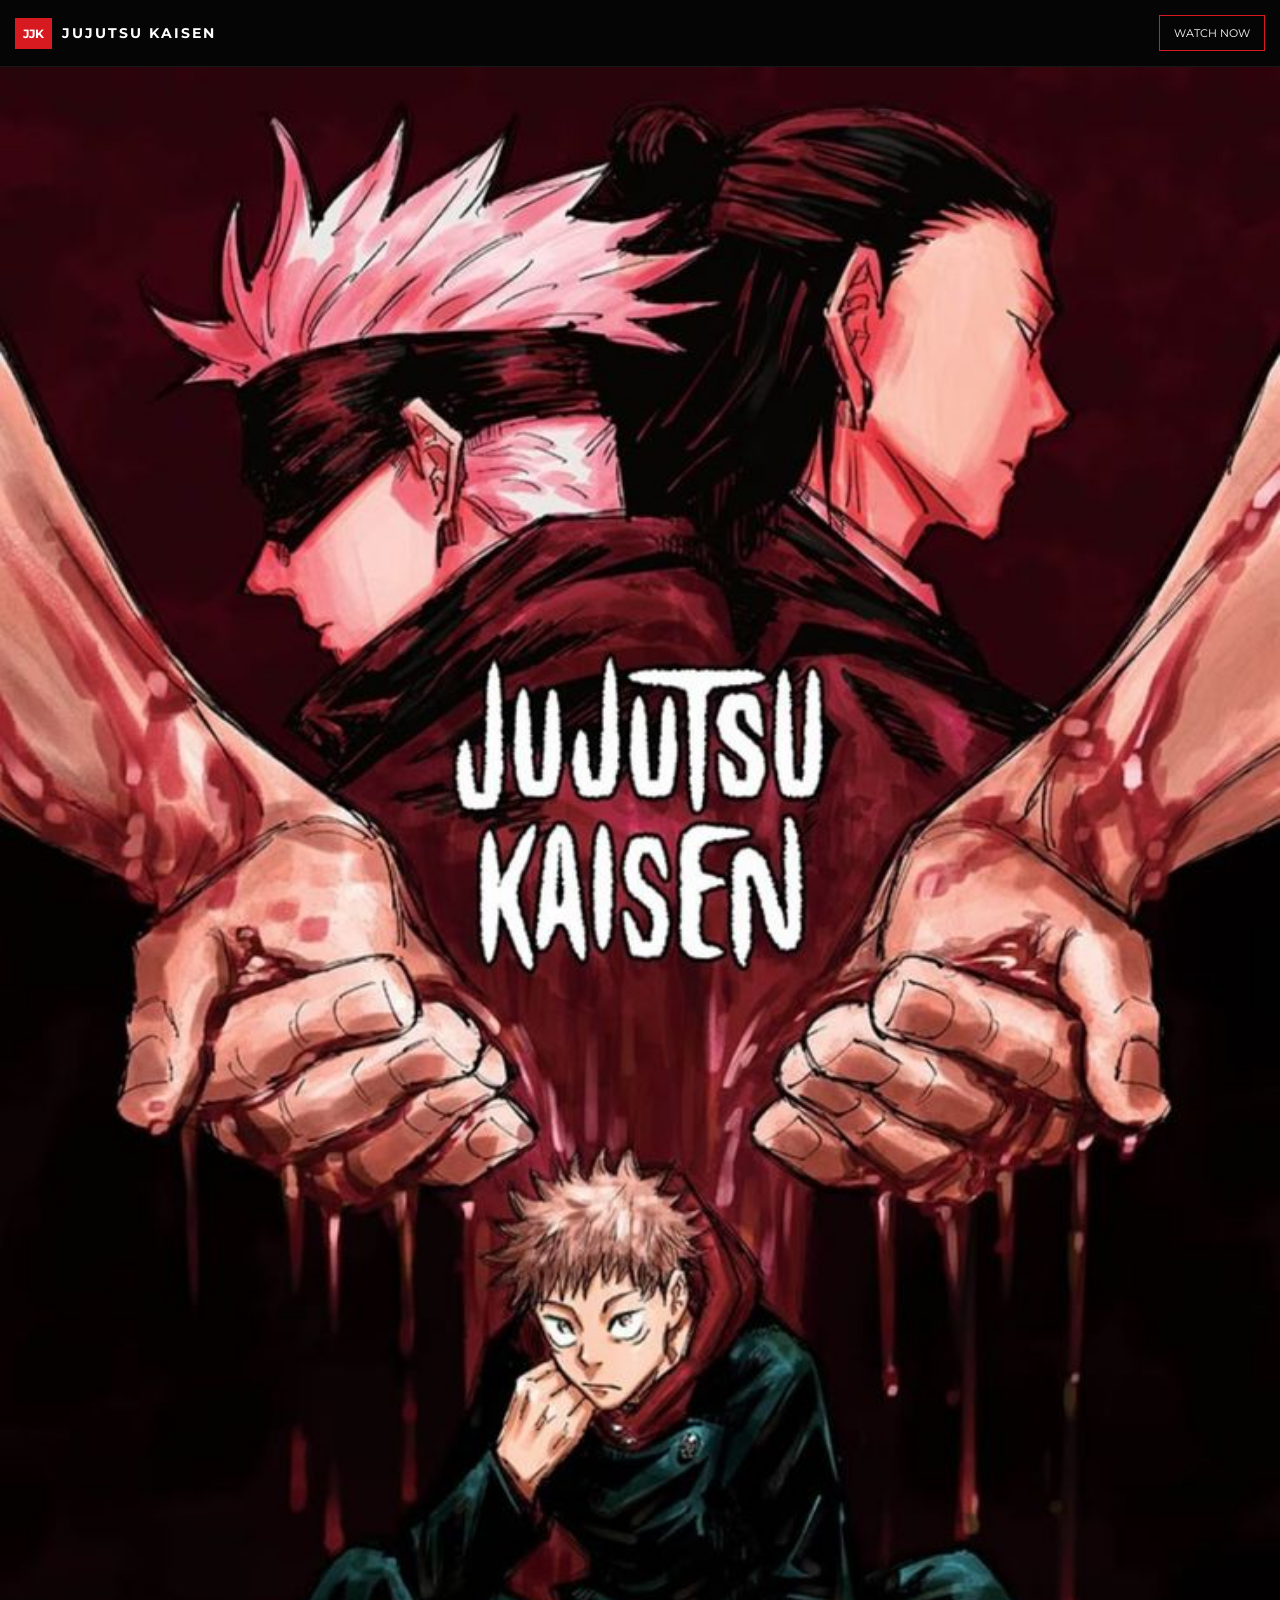
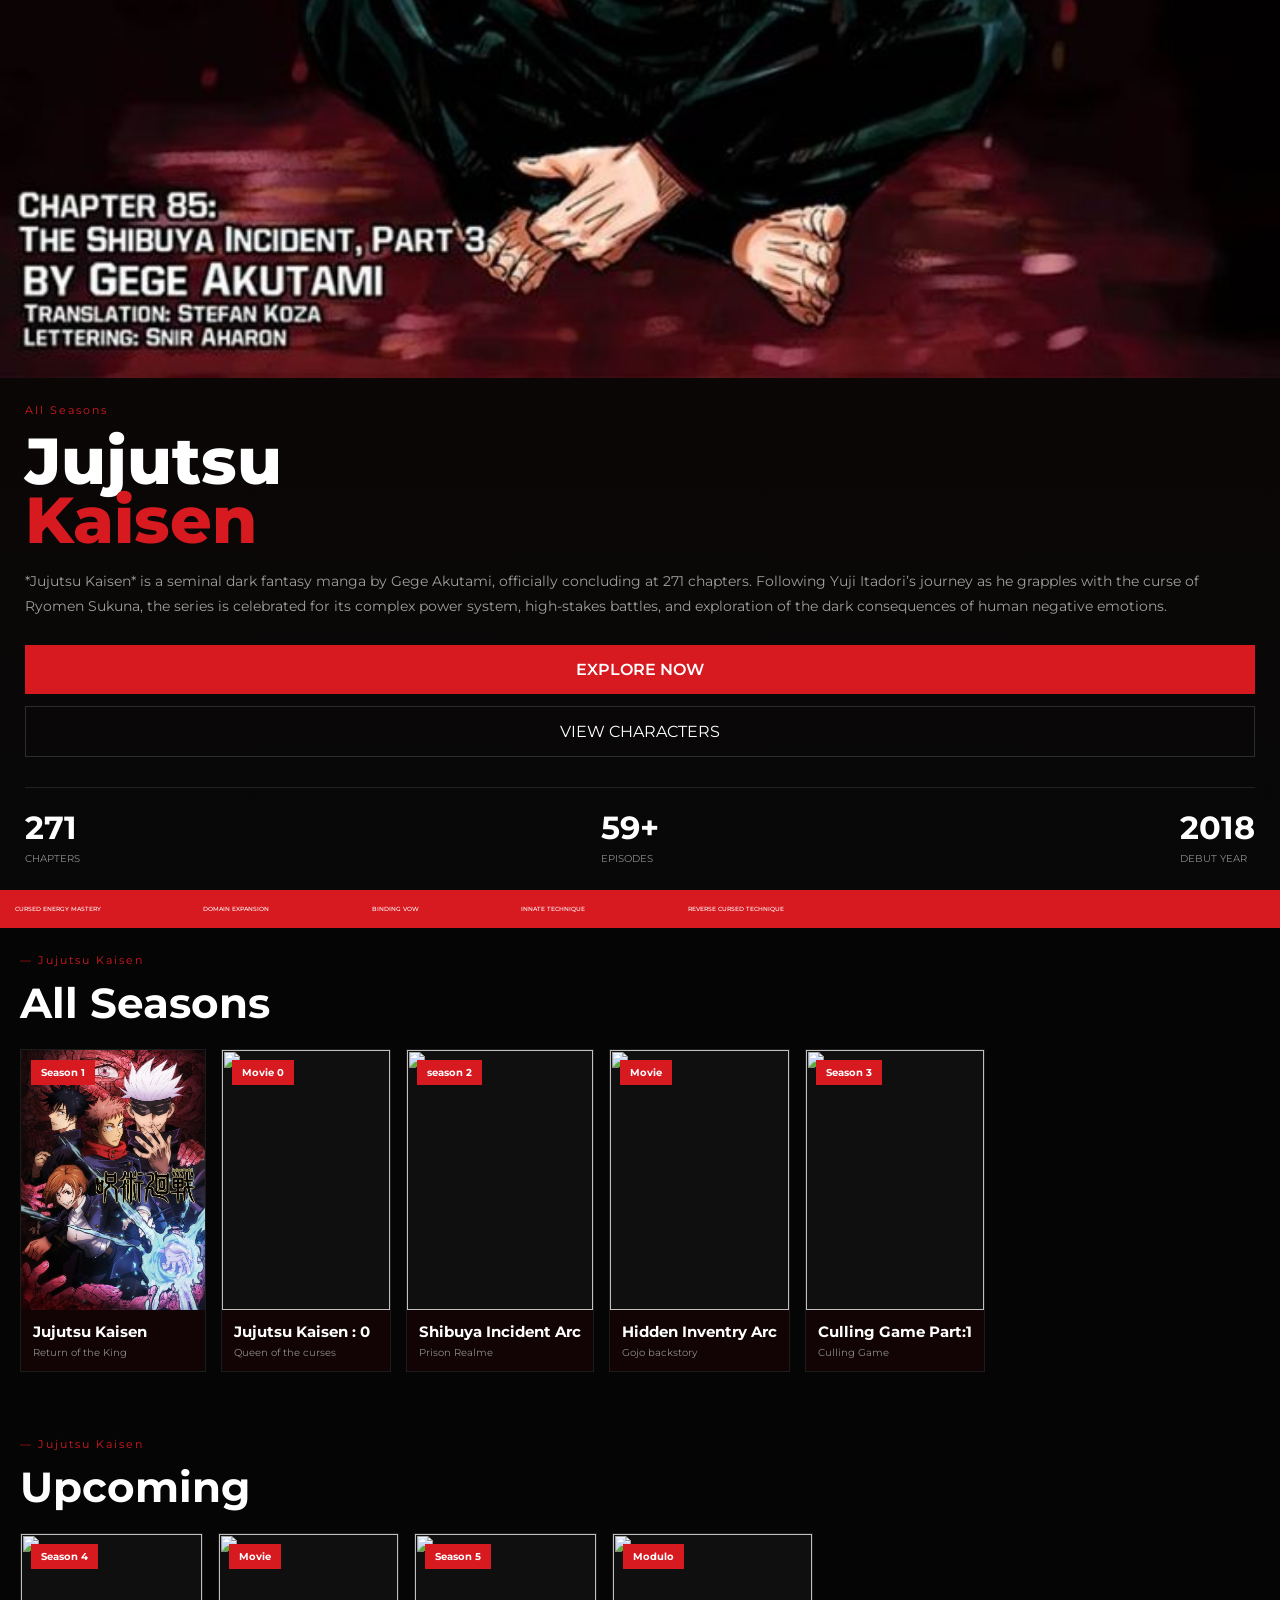
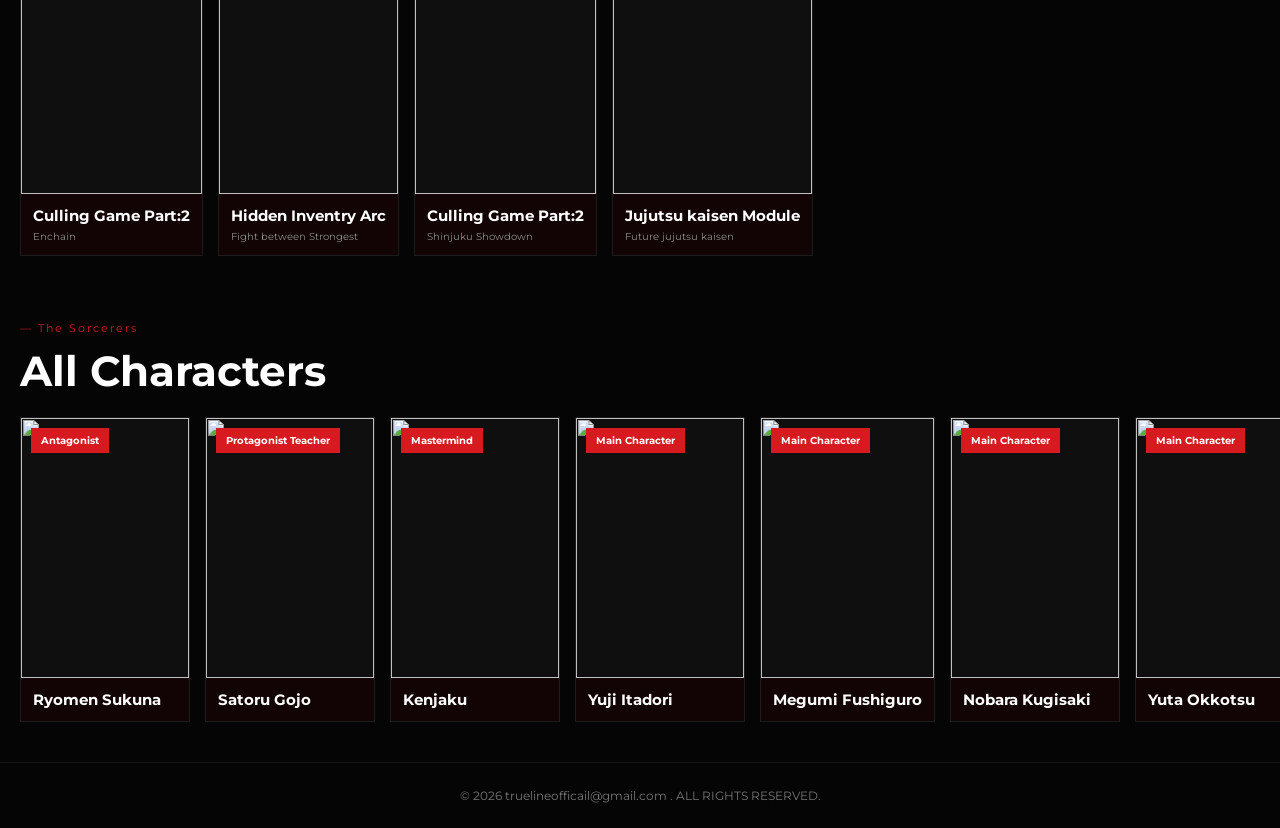
==== index.html @ 5c332c9f "Update image paths to include 'images/' directory" ====
<!DOCTYPE html>
<html lang="en">
<head>
    <meta charset="UTF-8">
    <meta name="viewport" content="width=device-width, initial-scale=1.0">
    <title>Jujutsu Kaisen</title>
    <link href="https://fonts.googleapis.com/css2?family=Montserrat:wght@300;400;500;600;700;800&display=swap" rel="stylesheet">
    <link rel="stylesheet" href="index.css">
</head>
<body>

    <nav class="navbar">
        <div class="logo">
            <span>JJK</span>
            <h3>JUJUTSU KAISEN</h3>
        </div>
        <a href="#watch" class="watch-btn">WATCH NOW</a>
    </nav>

    <section class="hero">
        <div class="hero-image">
            <img src="images/logo1.jpg" alt="">
        </div>

        <div class="hero-content">
            <p class="season">All Seasons</p>
            <h1>
                Jujutsu<br>
                <span>Kaisen</span>
            </h1>
            <p class="description">
                *Jujutsu Kaisen* is a seminal dark fantasy manga by Gege Akutami, officially concluding at 271 chapters. Following Yuji Itadori’s journey as he grapples with the curse of Ryomen Sukuna, the series is celebrated for its complex power system, high-stakes battles, and exploration of the dark consequences of human negative emotions.
            </p>

            <div class="buttons">
                <a href="#explore" class="explore">EXPLORE NOW</a>
                <a href="#characters" class="characters">VIEW CHARACTERS</a>
            </div>

            <div class="stats">
                <div>
                    <h2>271</h2>
                    <p>CHAPTERS</p>
                </div>
                <div>
                    <h2>59+</h2>
                    <p>EPISODES</p>
                </div>
                <div>
                    <h2>2018</h2>
                    <p id="explore">DEBUT YEAR</p>
                </div>
            </div>
        </div>
    </section >

    <section id="watch" class="power-bar">
        <span >CURSED ENERGY MASTERY</span>
        <span>DOMAIN EXPANSION</span>
        <span>BINDING VOW</span>
        <span>INNATE TECHNIQUE</span>
        <span>REVERSE CURSED TECHNIQUE</span>
    </section>

    <section class="cast">
    <p class="cast-top">— Jujutsu Kaisen</p>
    <div class="title-row">
        <h2>All Seasons</h2>
    </div>
    <div class="cards">
        <div class="card">
            <div class="badge">Season 1</div>
            <a href="season1.html"><img src="images/logo2.jpg" alt=""></a>
            <div class="info">
                <h3>Jujutsu Kaisen</h3>
                <p>Return of the King</p>
            </div>
        </div>
        <div class="card">
            <div class="badge">Movie 0</div>
            <a href="movie.html"><img src="logo.jpg" alt=""></a>
            <div class="info">
                <h3>Jujutsu Kaisen : 0</h3>
                <p>Queen of the curses</p>
            </div>
        </div>
        <div class="card">
            <div class="badge">season 2</div>
            <a href="season2.html"><img src="logo3.jpg" alt=""></a>
            <div class="info">
                <h3>Shibuya Incident Arc</h3>
                <p>Prison Realme</p>
            </div>
        </div>
        <div class="card">
            <div class="badge">Movie</div>
            <a href="movie2.html"><img src="logo5.jpg" alt=""></a>
            <div class="info">
                <h3>Hidden Inventry Arc</h3>
                <p>Gojo backstory</p>
            </div>
        </div>
        <div class="card">
            <div class="badge">Season 3</div>
            <a href="season3.html"><img src="logo6.jpg" alt=""></a>
            <div class="info">
                <h3>Culling Game Part:1</h3>
                <p>Culling Game</p>
            </div>
        </div>
</section>

    <section class="cast">
    <p class="cast-top">— Jujutsu Kaisen</p>
    <div class="title-row">
        <h2>Upcoming</h2>
    </div>
    <div class="cards">
        <div class="card">
            <div class="badge">Season 4</div>
            <a href="season4.html"><img src="logo7.jpg" alt=""></a>
            <div class="info">
                <h3>Culling Game Part:2</h3>
                <p>Enchain</p>
            </div>
        </div>
        <div class="card">
            <div class="badge">Movie</div>
            <a href="movie4.html"><img src="logo8.jpg" alt=""></a>
            <div class="info">
                <h3>Hidden Inventry Arc</h3>
                <p>Fight between Strongest</p>
            </div>
        </div>
        <div class="card">
            <div class="badge">Season 5</div>
            <a href="season5.html"><img src="logo9.jpg" alt=""></a>
            <div class="info">
                <h3>Culling Game Part:2</h3>
                <p>Shinjuku Showdown</p>
            </div>
        </div>
        <div class="card">
            <div class="badge">Modulo</div>
            <a href="season6.html"><img src="logo10.jpg" alt=""></a>
            <div class="info">
                <h3>Jujutsu kaisen Module</h3>
                <p>Future jujutsu kaisen</p>
            </div>
        </div>
    </div>
    </div>
</section>

<section class="cast">
    <p class="cast-top" id="characters">— The Sorcerers</p>
    <div class="title-row">
        <h2>All Characters</h2>
    </div>
    <div class="cards">
        <div class="card"><div class="badge">Antagonist</div><img src="sukuna.jpg" alt=""><div class="info"><h3>Ryomen Sukuna</h3></div></div>
        <div class="card"><div class="badge">Protagonist Teacher</div><img src="gojo2.jpg" alt=""><div class="info"><h3>Satoru Gojo</h3></div></div>
        <div class="card"><div class="badge">Mastermind</div><img src="kanjakus2.jpg" alt=""><div class="info"><h3>Kenjaku</h3></div></div>
        <div class="card"><div class="badge">Main Character</div><img src="yuji3.jpg" alt=""><div class="info"><h3>Yuji Itadori</h3></div></div>
        <div class="card"><div class="badge">Main Character</div><img src="megumi.jpg" alt=""><div class="info"><h3>Megumi Fushiguro</h3></div></div>
        <div class="card"><div class="badge">Main Character</div><img src="nobara.jpg" alt=""><div class="info"><h3>Nobara Kugisaki</h3></div></div>
        <div class="card"><div class="badge">Main Character</div><img src="yuta4.jpg" alt=""><div class="info"><h3>Yuta Okkotsu</h3></div></div>
        <div class="card"><div class="badge">Character</div><img src="yuki.jpg" alt=""><div class="info"><h3>Yuki Tsukumo</h3></div></div>
        <div class="card"><div class="badge">Character</div><img src="kashimo.jpg" alt=""><div class="info"><h3>Hajime Kashimo</h3></div></div>
        <div class="card"><div class="badge">Character</div><img src="takaba.jpg" alt=""><div class="info"><h3>Fumihiko Takaba</h3></div></div>
        <div class="card"><div class="badge">Character</div><img src="yorozu.jpg" alt=""><div class="info"><h3>Yorozu</h3></div></div>
        <div class="card"><div class="badge">Character</div><img src="geto2.jpg" alt=""><div class="info"><h3>Suguru Geto</h3></div></div>
        <div class="card"><div class="badge">Character</div><img src="maki3.jpg" alt=""><div class="info"><h3>Maki Zen'in</h3></div></div>
        <div class="card"><div class="badge">Character</div><img src="toji2.jpg" alt=""><div class="info"><h3>Toji Fushiguro</h3></div></div>
        <div class="card">
    <div class="badge">Doctor</div>
    <img src="shoko.jpg" alt="Shoko Ieiri">
    <div class="info">
        <h3>Shoko Ieiri</h3>
        
    </div>
</div>

<div class="card">
    <div class="badge">GRADE 1</div>
    <img src="higuroma.jpg" alt="Hiromi Higuruma">
    <div class="info">
        <h3>Hiromi Higuruma</h3>
        
    </div>
</div>

<div class="card">
    <div class="badge">GRADE 1</div>
    <img src="utahime.jpg" alt="Utahime Iori">
    <div class="info">
        <h3>Utahime Iori</h3>
        
    </div>
</div>

        <div class="card"><div class="badge">Character</div><img src="hakari.jpg" alt=""><div class="info"><h3>Kinji Hakari</h3></div></div>
        <div class="card"><div class="badge">Character</div><img src="uraume.jpg" alt=""><div class="info"><h3>Uraume</h3></div></div>
        <div class="card"><div class="badge">Character</div><img src="ryu.jpg" alt=""><div class="info"><h3>Ryu Ishigori</h3></div></div>
        <div class="card"><div class="badge">Character</div><img src="mahito2.jpg" alt=""><div class="info"><h3>Mahito</h3></div></div>
        <div class="card"><div class="badge">Character</div><img src="jogo.jpg" alt=""><div class="info"><h3>Jogo</h3></div></div>
        <div class="card"><div class="badge">Character</div><img src="higuroma.jpg" alt=""><div class="info"><h3>Hiromi Higuruma</h3></div></div>
        <div class="card"><div class="badge">Character</div><img src="todo.jpg" alt=""><div class="info"><h3>Aoi Todo</h3></div></div>
        <div class="card"><div class="badge">Character</div><img src="choso2.jpg" alt=""><div class="info"><h3>Choso</h3></div></div>
        <div class="card"><div class="badge">Character</div><img src="uro.jpg" alt=""><div class="info"><h3>Takako Uro</h3></div></div>
        <div class="card"><div class="badge">Character</div><img src="naoya.jpg" alt=""><div class="info"><h3>Naoya Zen'in</h3></div></div>
        <div class="card"><div class="badge">Character</div><img src="machamaru.jpg" alt=""><div class="info"><h3>Kokichi Muta</h3></div></div>
        <div class="card"><div class="badge">Character</div><img src="hanami.jpg" alt=""><div class="info"><h3>Hanami</h3></div></div>
        <div class="card"><div class="badge">Character</div><img src="dagon.jpg" alt=""><div class="info"><h3>Dagon</h3></div></div>
        <div class="card"><div class="badge">Character</div><img src="miguel.jpg" alt=""><div class="info"><h3>Miguel</h3></div></div>
        <div class="card"><div class="badge">Character</div><img src="nanami2.jpg" alt=""><div class="info"><h3>Kento Nanami</h3></div></div>
        <div class="card"><div class="badge">Character</div><img src="naiobito.jpg" alt=""><div class="info"><h3>Naobito Zen'in</h3></div></div>
        <div class="card"><div class="badge">Character</div><img src="meime0i.jpg" alt=""><div class="info"><h3>Mei Mei</h3></div></div>
        <div class="card"><div class="badge">Character</div><img src="kusakaba.jpg" alt=""><div class="info"><h3>Atsuya Kusakabe</h3></div></div>
    </div>
</section>

    

    <footer>
        © 2026  truelineofficail@gmail.com . ALL RIGHTS RESERVED.
    </footer>

</body>
</html>
---- index.css ----
*{
margin:0;
padding:0;
box-sizing:border-box;
font-family:'Montserrat',sans-serif;
}
html{
  scroll-behavior: smooth;
}
body{
background:#050505;
color:white;
}

/* NAVBAR */

.navbar{
display:flex;
justify-content:space-between;
align-items:center;
padding:15px;
border-bottom:1px solid #171717;
}

.logo{
display:flex;
align-items:center;
gap:10px;
}

.logo span{
background:#d71920;
padding:8px;
font-size:12px;
font-weight:700;
}

.logo h3{
font-size:14px;
letter-spacing:2px;
}

.watch-btn{
text-decoration:none;
color:white;
border:1px solid #d71920;
padding:10px 14px;
font-size:11px;
}

/* HERO */

.hero{
background:linear-gradient(
to bottom,
#180000,
#080808
);
}

.hero-image img{
width:100%;
display:block;
}

.hero-content{
padding:25px;
}

.season{
font-size:11px;
letter-spacing:2px;
color:#d71920;
margin-bottom:15px;
}

.hero-content h1{
font-size:65px;
line-height:0.9;
font-weight:800;
}

.hero-content h1 span{
color:#d71920;
}

.description{
margin-top:20px;
line-height:1.8;
font-size:14px;
color:#9e9e9e;
}

.buttons{
margin-top:25px;
display:flex;
flex-direction:column;
gap:12px;
}

.explore{
background:#d71920;
padding:15px;
text-align:center;
color:white;
text-decoration:none;
font-weight:600;
}

.characters{
border:1px solid #2d2d2d;
padding:15px;
text-align:center;
color:white;
text-decoration:none;
}

.stats{
margin-top:30px;
padding-top:20px;
border-top:1px solid #222;
display:flex;
justify-content:space-between;
}

.stats h2{
font-size:32px;
}

.stats p{
font-size:10px;
color:#8c8c8c;
margin-top:5px;
}

/* RED BAR */

.power-bar{
background:#d71920;
padding:15px;
display:flex;
gap: 8vw;
flex-direction:row;
font-size: 0.5vw;
font-weight:500;
}

/* CAST */

.cast{
padding:25px 0;
}

.cast-top{
padding:0 20px;
font-size:11px;
letter-spacing:2px;
color:#d71920;
}

.title-row{
padding:10px 20px 20px;
display:flex;
justify-content:space-between;
align-items:center;
}

.title-row h2{
font-size:42px;
}

.title-row span{
font-size:11px;
color:#8e8e8e;
}

.cards{
display:flex;
overflow-x:auto;
gap:15px;
padding:0 20px 15px;
scroll-behavior:smooth;
}

.cards::-webkit-scrollbar{
height:4px;
}

.cards::-webkit-scrollbar-thumb{
background:#d71920;
}

.card{
min-width:170px;
background:#0f0f0f;
border:1px solid #1c1c1c;
position:relative;
flex-shrink:0;
}

.card img{
width:100%;
height:260px;
object-fit:cover;
display:block;
}

.badge{
position:absolute;
top:10px;
left:10px;
background:#d71920;
padding:6px 10px;
font-size:10px;
font-weight:700;
}

.info{
padding:12px;
background:#120404;
}

.info h3{
font-size:15px;
}

.info p{
font-size:10px;
margin-top:5px;
color:#8d8d8d;
}

.more{
display:flex;
justify-content:center;
align-items:center;
flex-direction:column;
background:#140404;
}

.more h1{
font-size:60px;
color:#d71920;
}

.more p{
font-size:12px;
color:#9a9a9a;
}

/* FOOTER */

footer{
border-top:1px solid #171717;
padding:25px;
text-align:center;
font-size:12px;
color:#777;
}
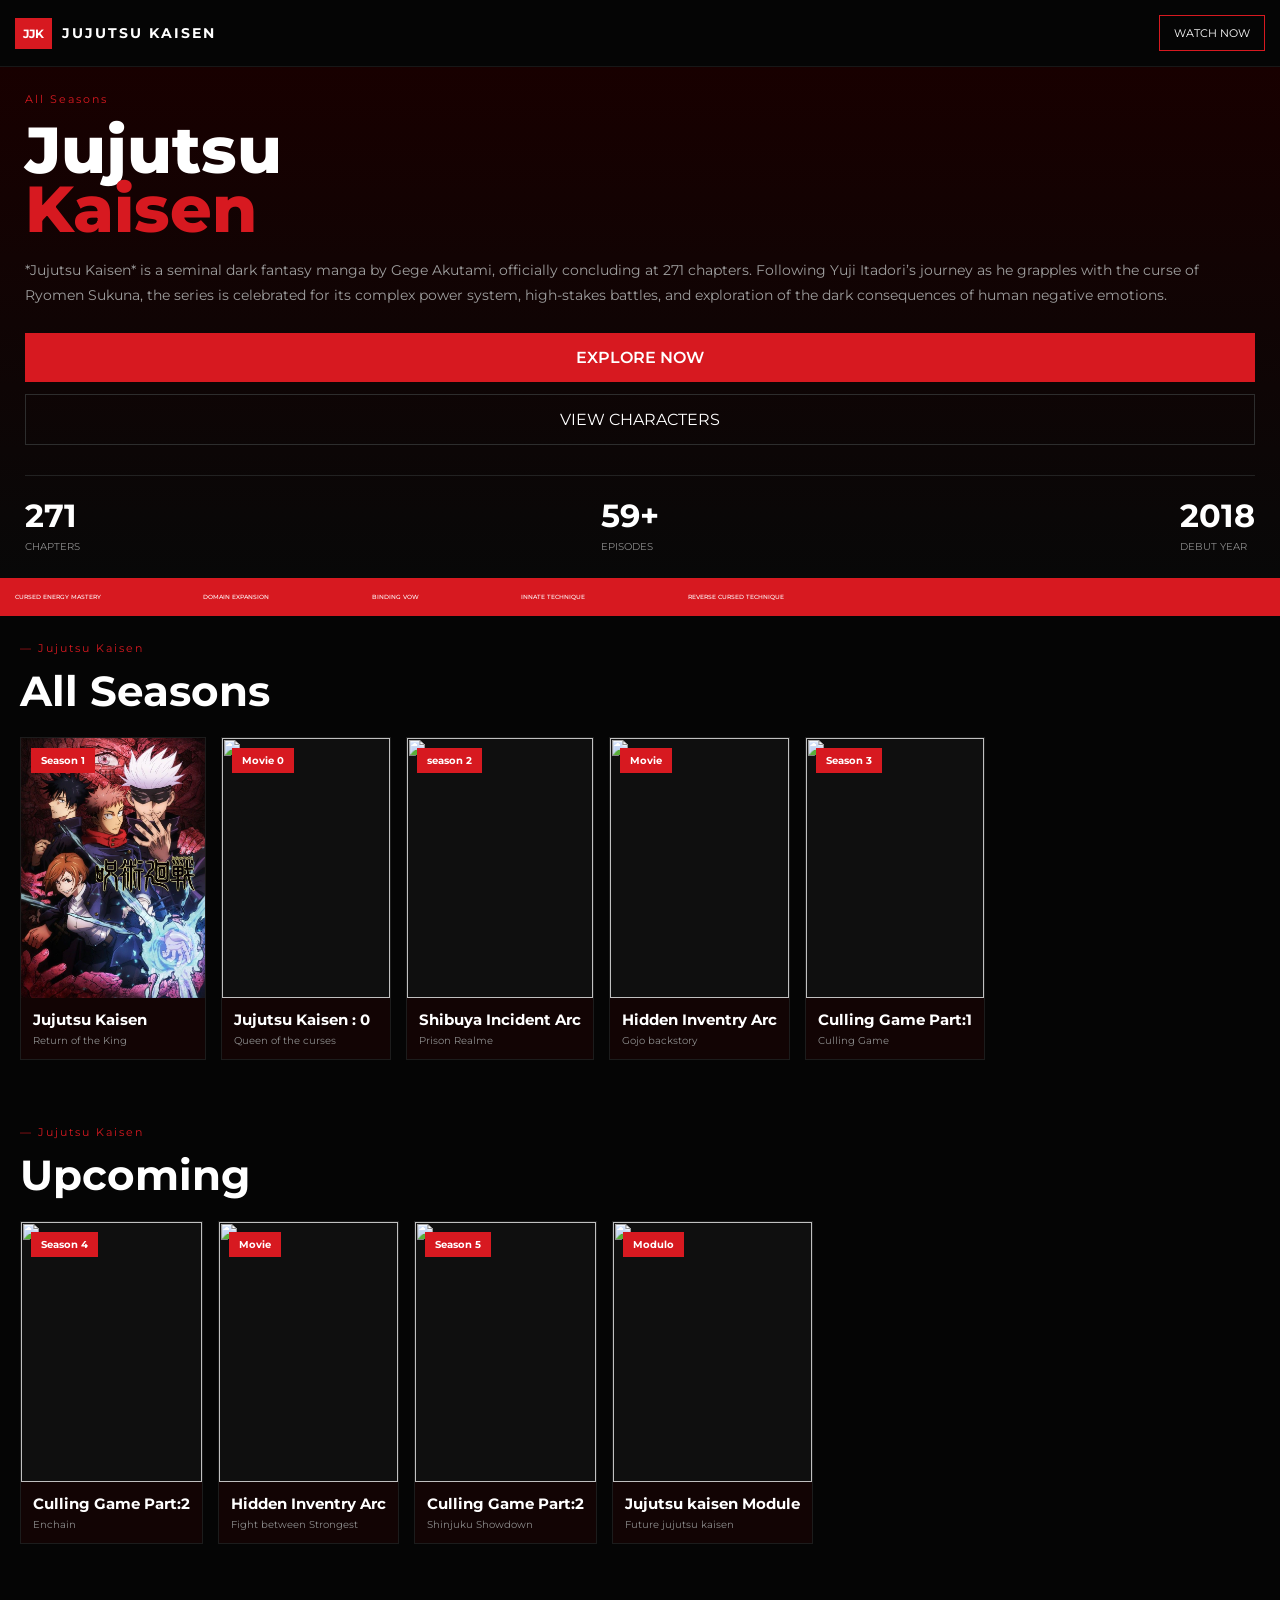
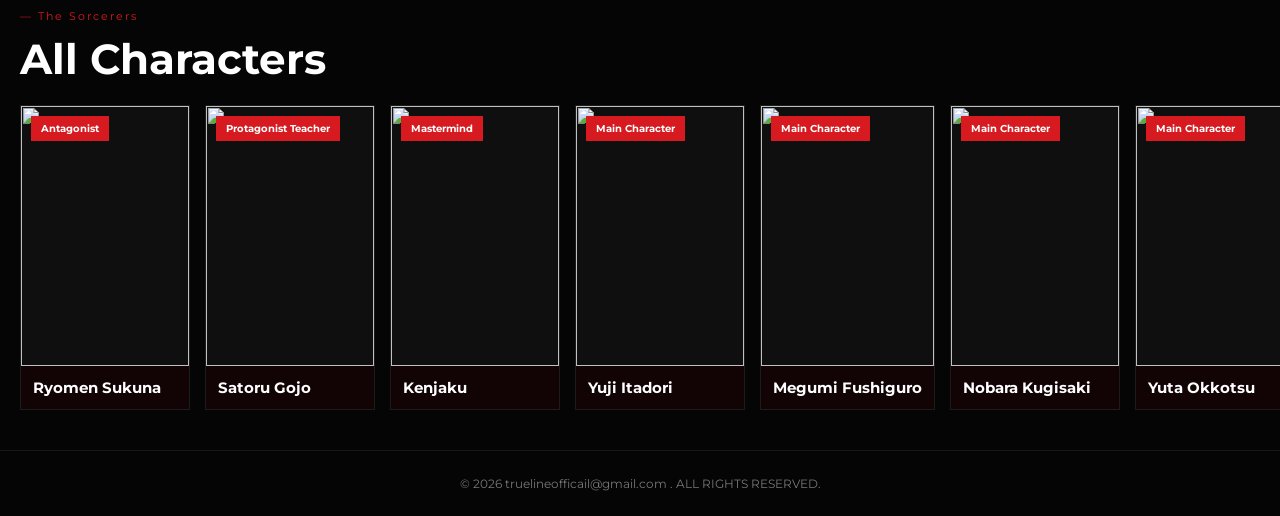
==== commit 25f30802: "Update image source path in index.html" ====
--- a/index.html
+++ b/index.html
@@ -19,7 +19,7 @@
 
     <section class="hero">
         <div class="hero-image">
-            <img src="images/logo1.jpg" alt="">
+            <img src="jujutsu-kaisen/images/logo1.jpg" alt="">
         </div>
 
         <div class="hero-content">
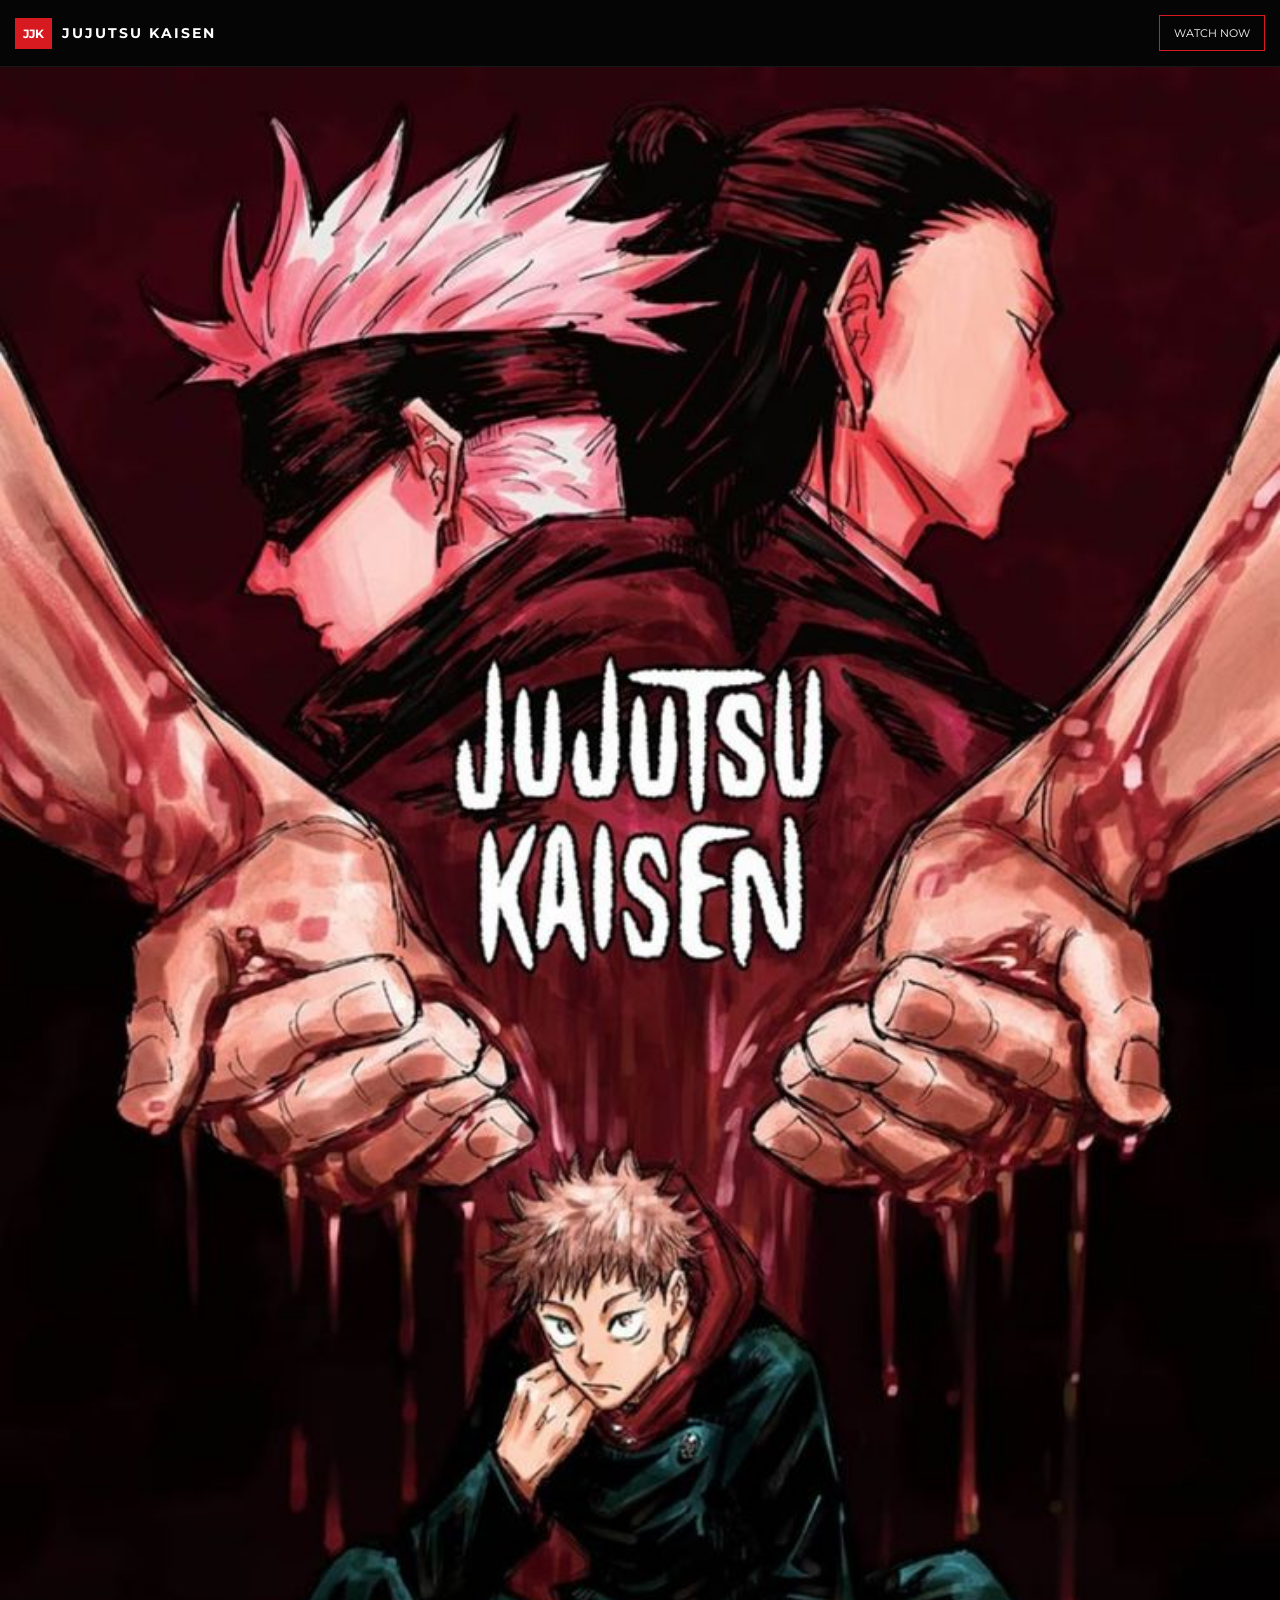
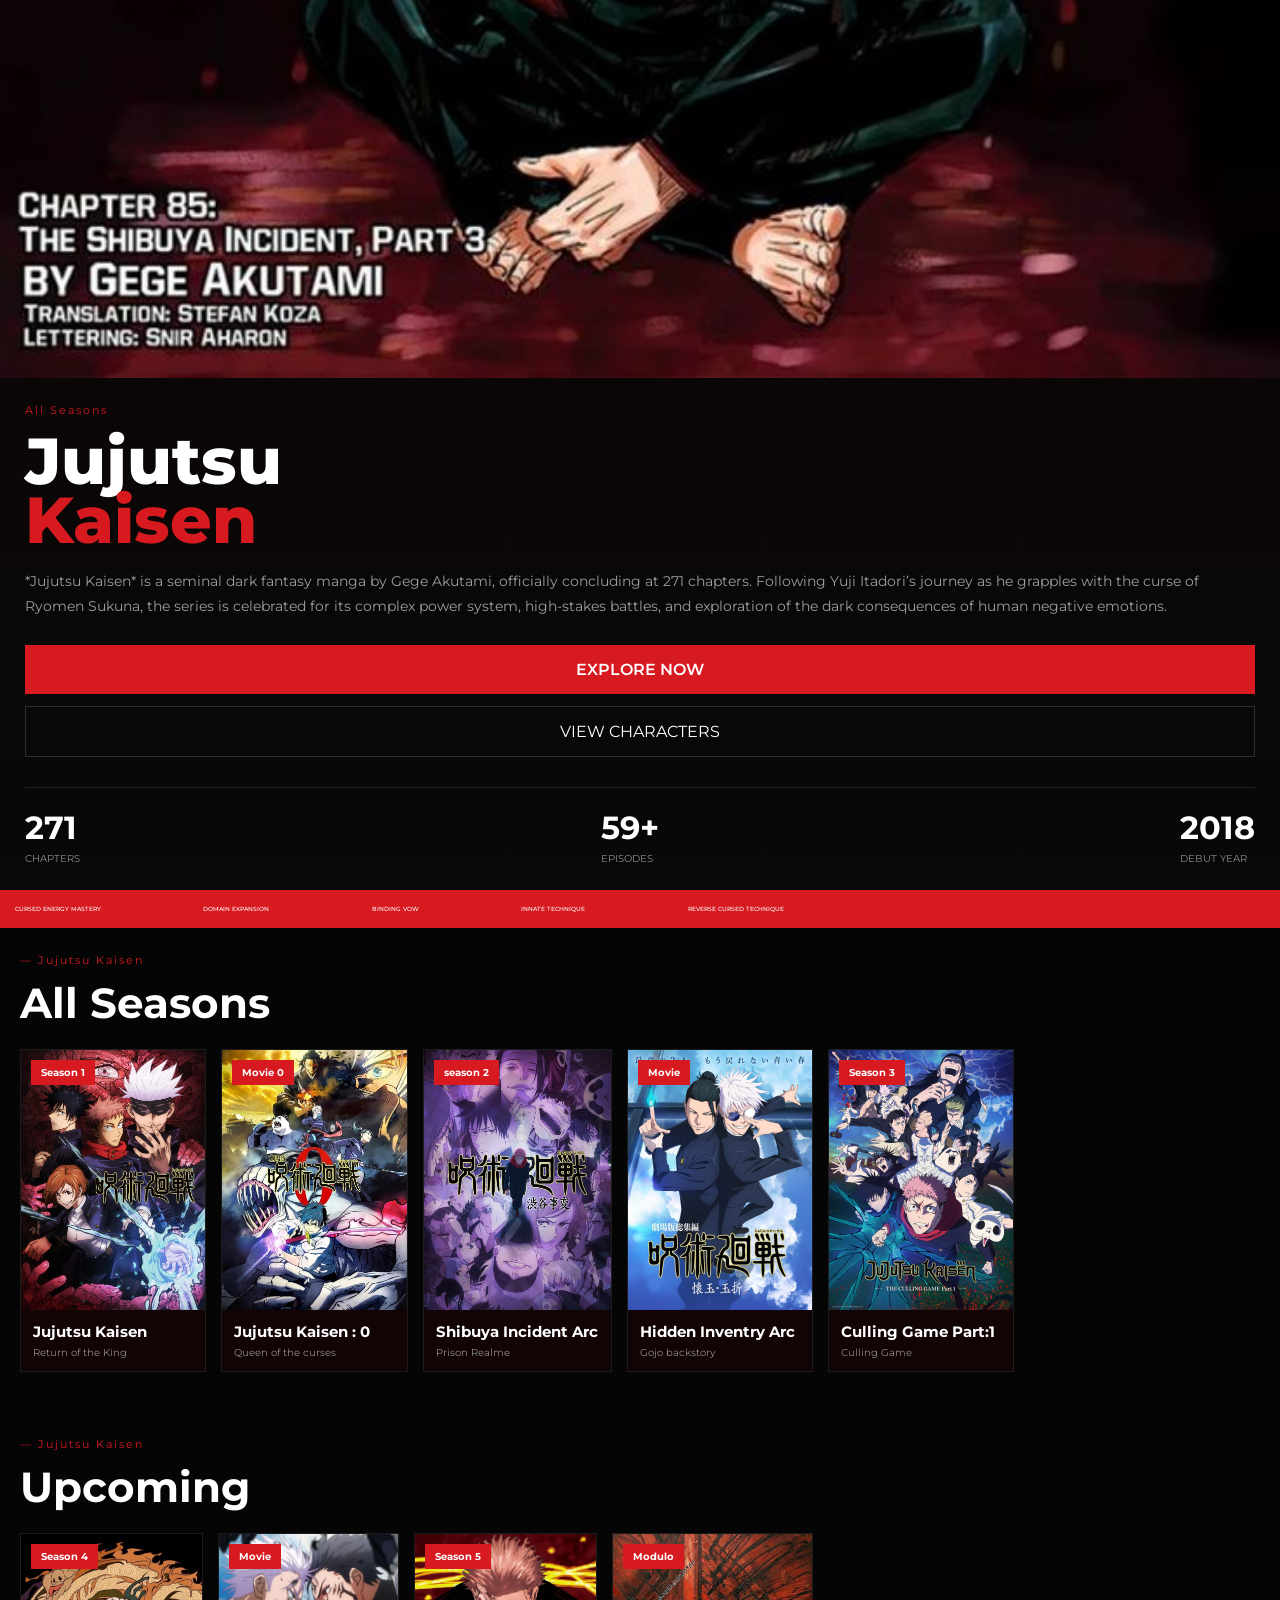
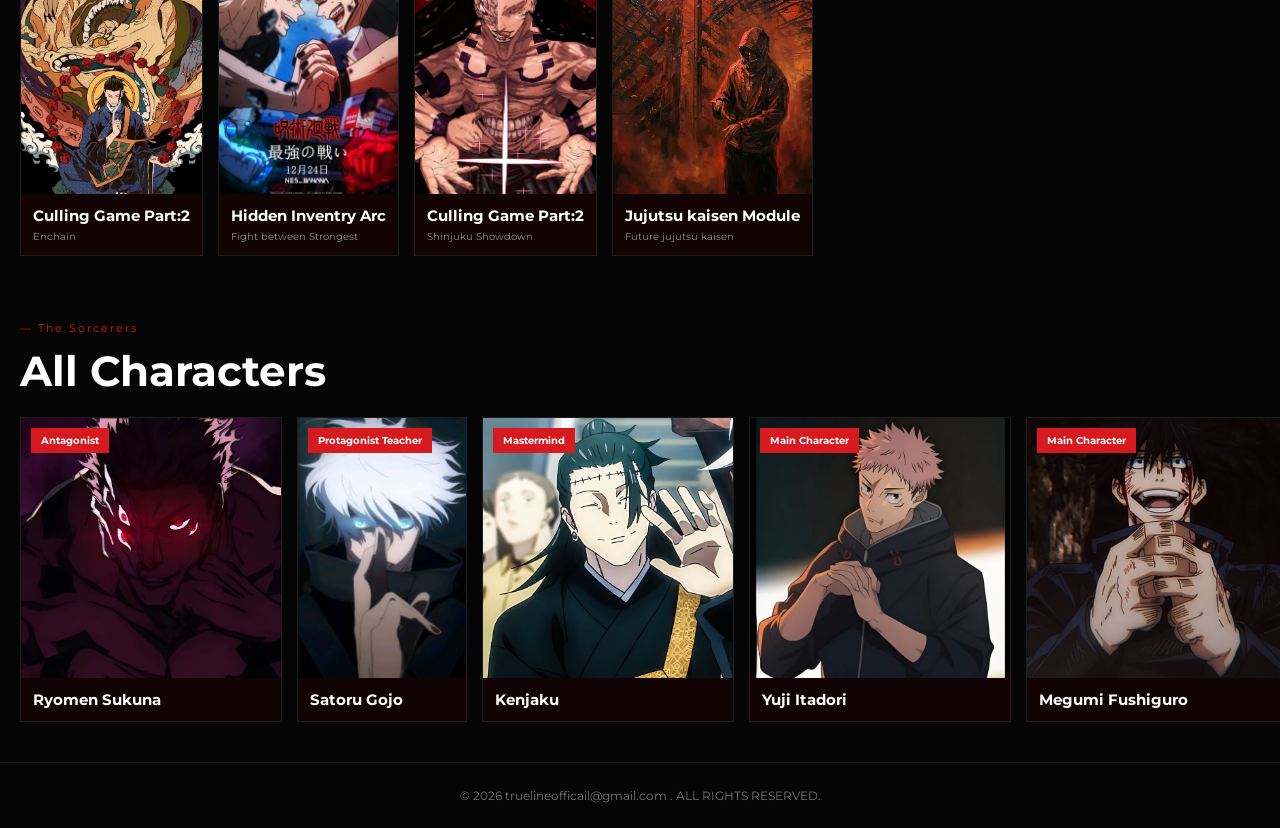
==== commit df4cdd77: "Img" ====
--- a/index.html
+++ b/index.html
@@ -19,7 +19,7 @@
 
     <section class="hero">
         <div class="hero-image">
-            <img src="jujutsu-kaisen/images/logo1.jpg" alt="">
+            <img src="images/logo1.jpg" alt="">
         </div>
 
         <div class="hero-content">
@@ -78,7 +78,7 @@
         </div>
         <div class="card">
             <div class="badge">Movie 0</div>
-            <a href="movie.html"><img src="logo.jpg" alt=""></a>
+            <a href="movie.html"><img src="images/logo.jpg" alt=""></a>
             <div class="info">
                 <h3>Jujutsu Kaisen : 0</h3>
                 <p>Queen of the curses</p>
@@ -86,7 +86,7 @@
         </div>
         <div class="card">
             <div class="badge">season 2</div>
-            <a href="season2.html"><img src="logo3.jpg" alt=""></a>
+            <a href="season2.html"><img src="images/logo3.jpg" alt=""></a>
             <div class="info">
                 <h3>Shibuya Incident Arc</h3>
                 <p>Prison Realme</p>
@@ -94,7 +94,7 @@
         </div>
         <div class="card">
             <div class="badge">Movie</div>
-            <a href="movie2.html"><img src="logo5.jpg" alt=""></a>
+            <a href="movie2.html"><img src="images/logo5.jpg" alt=""></a>
             <div class="info">
                 <h3>Hidden Inventry Arc</h3>
                 <p>Gojo backstory</p>
@@ -102,7 +102,7 @@
         </div>
         <div class="card">
             <div class="badge">Season 3</div>
-            <a href="season3.html"><img src="logo6.jpg" alt=""></a>
+            <a href="season3.html"><img src="images/logo6.jpg" alt=""></a>
             <div class="info">
                 <h3>Culling Game Part:1</h3>
                 <p>Culling Game</p>
@@ -118,7 +118,7 @@
     <div class="cards">
         <div class="card">
             <div class="badge">Season 4</div>
-            <a href="season4.html"><img src="logo7.jpg" alt=""></a>
+            <a href="season4.html"><img src="images/logo7.jpg" alt=""></a>
             <div class="info">
                 <h3>Culling Game Part:2</h3>
                 <p>Enchain</p>
@@ -126,7 +126,7 @@
         </div>
         <div class="card">
             <div class="badge">Movie</div>
-            <a href="movie4.html"><img src="logo8.jpg" alt=""></a>
+            <a href="movie4.html"><img src="images/logo8.jpg" alt=""></a>
             <div class="info">
                 <h3>Hidden Inventry Arc</h3>
                 <p>Fight between Strongest</p>
@@ -134,7 +134,7 @@
         </div>
         <div class="card">
             <div class="badge">Season 5</div>
-            <a href="season5.html"><img src="logo9.jpg" alt=""></a>
+            <a href="season5.html"><img src="images/logo9.jpg" alt=""></a>
             <div class="info">
                 <h3>Culling Game Part:2</h3>
                 <p>Shinjuku Showdown</p>
@@ -142,7 +142,7 @@
         </div>
         <div class="card">
             <div class="badge">Modulo</div>
-            <a href="season6.html"><img src="logo10.jpg" alt=""></a>
+            <a href="season6.html"><img src="images/logo10.jpg" alt=""></a>
             <div class="info">
                 <h3>Jujutsu kaisen Module</h3>
                 <p>Future jujutsu kaisen</p>
@@ -158,23 +158,23 @@
         <h2>All Characters</h2>
     </div>
     <div class="cards">
-        <div class="card"><div class="badge">Antagonist</div><img src="sukuna.jpg" alt=""><div class="info"><h3>Ryomen Sukuna</h3></div></div>
-        <div class="card"><div class="badge">Protagonist Teacher</div><img src="gojo2.jpg" alt=""><div class="info"><h3>Satoru Gojo</h3></div></div>
-        <div class="card"><div class="badge">Mastermind</div><img src="kanjakus2.jpg" alt=""><div class="info"><h3>Kenjaku</h3></div></div>
-        <div class="card"><div class="badge">Main Character</div><img src="yuji3.jpg" alt=""><div class="info"><h3>Yuji Itadori</h3></div></div>
-        <div class="card"><div class="badge">Main Character</div><img src="megumi.jpg" alt=""><div class="info"><h3>Megumi Fushiguro</h3></div></div>
-        <div class="card"><div class="badge">Main Character</div><img src="nobara.jpg" alt=""><div class="info"><h3>Nobara Kugisaki</h3></div></div>
-        <div class="card"><div class="badge">Main Character</div><img src="yuta4.jpg" alt=""><div class="info"><h3>Yuta Okkotsu</h3></div></div>
-        <div class="card"><div class="badge">Character</div><img src="yuki.jpg" alt=""><div class="info"><h3>Yuki Tsukumo</h3></div></div>
-        <div class="card"><div class="badge">Character</div><img src="kashimo.jpg" alt=""><div class="info"><h3>Hajime Kashimo</h3></div></div>
-        <div class="card"><div class="badge">Character</div><img src="takaba.jpg" alt=""><div class="info"><h3>Fumihiko Takaba</h3></div></div>
-        <div class="card"><div class="badge">Character</div><img src="yorozu.jpg" alt=""><div class="info"><h3>Yorozu</h3></div></div>
-        <div class="card"><div class="badge">Character</div><img src="geto2.jpg" alt=""><div class="info"><h3>Suguru Geto</h3></div></div>
-        <div class="card"><div class="badge">Character</div><img src="maki3.jpg" alt=""><div class="info"><h3>Maki Zen'in</h3></div></div>
-        <div class="card"><div class="badge">Character</div><img src="toji2.jpg" alt=""><div class="info"><h3>Toji Fushiguro</h3></div></div>
+        <div class="card"><div class="badge">Antagonist</div><img src="images/sukuna.jpg" alt=""><div class="info"><h3>Ryomen Sukuna</h3></div></div>
+        <div class="card"><div class="badge">Protagonist Teacher</div><img src="images/gojo2.jpg" alt=""><div class="info"><h3>Satoru Gojo</h3></div></div>
+        <div class="card"><div class="badge">Mastermind</div><img src="images/kanjakus2.jpg" alt=""><div class="info"><h3>Kenjaku</h3></div></div>
+        <div class="card"><div class="badge">Main Character</div><img src="images/yuji3.jpg" alt=""><div class="info"><h3>Yuji Itadori</h3></div></div>
+        <div class="card"><div class="badge">Main Character</div><img src="images/megumi.jpg" alt=""><div class="info"><h3>Megumi Fushiguro</h3></div></div>
+        <div class="card"><div class="badge">Main Character</div><img src="images/nobara.jpg" alt=""><div class="info"><h3>Nobara Kugisaki</h3></div></div>
+        <div class="card"><div class="badge">Main Character</div><img src="images/yuta4.jpg" alt=""><div class="info"><h3>Yuta Okkotsu</h3></div></div>
+        <div class="card"><div class="badge">Character</div><img src="images/yuki.jpg" alt=""><div class="info"><h3>Yuki Tsukumo</h3></div></div>
+        <div class="card"><div class="badge">Character</div><img src="images/kashimo.jpg" alt=""><div class="info"><h3>Hajime Kashimo</h3></div></div>
+        <div class="card"><div class="badge">Character</div><img src="images/takaba.jpg" alt=""><div class="info"><h3>Fumihiko Takaba</h3></div></div>
+        <div class="card"><div class="badge">Character</div><img src="images/yorozu.jpg" alt=""><div class="info"><h3>Yorozu</h3></div></div>
+        <div class="card"><div class="badge">Character</div><img src="images/geto2.jpg" alt=""><div class="info"><h3>Suguru Geto</h3></div></div>
+        <div class="card"><div class="badge">Character</div><img src="images/maki3.jpg" alt=""><div class="info"><h3>Maki Zen'in</h3></div></div>
+        <div class="card"><div class="badge">Character</div><img src="images/toji2.jpg" alt=""><div class="info"><h3>Toji Fushiguro</h3></div></div>
         <div class="card">
     <div class="badge">Doctor</div>
-    <img src="shoko.jpg" alt="Shoko Ieiri">
+    <img src="images/shoko.jpg" alt="Shoko Ieiri">
     <div class="info">
         <h3>Shoko Ieiri</h3>
         
@@ -183,7 +183,7 @@
 
 <div class="card">
     <div class="badge">GRADE 1</div>
-    <img src="higuroma.jpg" alt="Hiromi Higuruma">
+    <img src="images/higuroma.jpg" alt="Hiromi Higuruma">
     <div class="info">
         <h3>Hiromi Higuruma</h3>
         
@@ -192,31 +192,31 @@
 
 <div class="card">
     <div class="badge">GRADE 1</div>
-    <img src="utahime.jpg" alt="Utahime Iori">
+    <img src="images/utahime.jpg" alt="Utahime Iori">
     <div class="info">
         <h3>Utahime Iori</h3>
         
     </div>
 </div>
 
-        <div class="card"><div class="badge">Character</div><img src="hakari.jpg" alt=""><div class="info"><h3>Kinji Hakari</h3></div></div>
-        <div class="card"><div class="badge">Character</div><img src="uraume.jpg" alt=""><div class="info"><h3>Uraume</h3></div></div>
-        <div class="card"><div class="badge">Character</div><img src="ryu.jpg" alt=""><div class="info"><h3>Ryu Ishigori</h3></div></div>
-        <div class="card"><div class="badge">Character</div><img src="mahito2.jpg" alt=""><div class="info"><h3>Mahito</h3></div></div>
-        <div class="card"><div class="badge">Character</div><img src="jogo.jpg" alt=""><div class="info"><h3>Jogo</h3></div></div>
-        <div class="card"><div class="badge">Character</div><img src="higuroma.jpg" alt=""><div class="info"><h3>Hiromi Higuruma</h3></div></div>
-        <div class="card"><div class="badge">Character</div><img src="todo.jpg" alt=""><div class="info"><h3>Aoi Todo</h3></div></div>
-        <div class="card"><div class="badge">Character</div><img src="choso2.jpg" alt=""><div class="info"><h3>Choso</h3></div></div>
-        <div class="card"><div class="badge">Character</div><img src="uro.jpg" alt=""><div class="info"><h3>Takako Uro</h3></div></div>
-        <div class="card"><div class="badge">Character</div><img src="naoya.jpg" alt=""><div class="info"><h3>Naoya Zen'in</h3></div></div>
-        <div class="card"><div class="badge">Character</div><img src="machamaru.jpg" alt=""><div class="info"><h3>Kokichi Muta</h3></div></div>
-        <div class="card"><div class="badge">Character</div><img src="hanami.jpg" alt=""><div class="info"><h3>Hanami</h3></div></div>
-        <div class="card"><div class="badge">Character</div><img src="dagon.jpg" alt=""><div class="info"><h3>Dagon</h3></div></div>
-        <div class="card"><div class="badge">Character</div><img src="miguel.jpg" alt=""><div class="info"><h3>Miguel</h3></div></div>
-        <div class="card"><div class="badge">Character</div><img src="nanami2.jpg" alt=""><div class="info"><h3>Kento Nanami</h3></div></div>
-        <div class="card"><div class="badge">Character</div><img src="naiobito.jpg" alt=""><div class="info"><h3>Naobito Zen'in</h3></div></div>
-        <div class="card"><div class="badge">Character</div><img src="meime0i.jpg" alt=""><div class="info"><h3>Mei Mei</h3></div></div>
-        <div class="card"><div class="badge">Character</div><img src="kusakaba.jpg" alt=""><div class="info"><h3>Atsuya Kusakabe</h3></div></div>
+        <div class="card"><div class="badge">Character</div><img src="images/hakari.jpg" alt=""><div class="info"><h3>Kinji Hakari</h3></div></div>
+        <div class="card"><div class="badge">Character</div><img src="images/uraume.jpg" alt=""><div class="info"><h3>Uraume</h3></div></div>
+        <div class="card"><div class="badge">Character</div><img src="images/ryu.jpg" alt=""><div class="info"><h3>Ryu Ishigori</h3></div></div>
+        <div class="card"><div class="badge">Character</div><img src="images/mahito2.jpg" alt=""><div class="info"><h3>Mahito</h3></div></div>
+        <div class="card"><div class="badge">Character</div><img src="images/jogo.jpg" alt=""><div class="info"><h3>Jogo</h3></div></div>
+        <div class="card"><div class="badge">Character</div><img src="images/higuroma.jpg" alt=""><div class="info"><h3>Hiromi Higuruma</h3></div></div>
+        <div class="card"><div class="badge">Character</div><img src="images/todo.jpg" alt=""><div class="info"><h3>Aoi Todo</h3></div></div>
+        <div class="card"><div class="badge">Character</div><img src="images/choso2.jpg" alt=""><div class="info"><h3>Choso</h3></div></div>
+        <div class="card"><div class="badge">Character</div><img src="images/uro.jpg" alt=""><div class="info"><h3>Takako Uro</h3></div></div>
+        <div class="card"><div class="badge">Character</div><img src="images/naoya.jpg" alt=""><div class="info"><h3>Naoya Zen'in</h3></div></div>
+        <div class="card"><div class="badge">Character</div><img src="images/machamaru.jpg" alt=""><div class="info"><h3>Kokichi Muta</h3></div></div>
+        <div class="card"><div class="badge">Character</div><img src="images/hanami.jpg" alt=""><div class="info"><h3>Hanami</h3></div></div>
+        <div class="card"><div class="badge">Character</div><img src="images/dagon.jpg" alt=""><div class="info"><h3>Dagon</h3></div></div>
+        <div class="card"><div class="badge">Character</div><img src="images/miguel.jpg" alt=""><div class="info"><h3>Miguel</h3></div></div>
+        <div class="card"><div class="badge">Character</div><img src="images/nanami2.jpg" alt=""><div class="info"><h3>Kento Nanami</h3></div></div>
+        <div class="card"><div class="badge">Character</div><img src="images/naiobito.jpg" alt=""><div class="info"><h3>Naobito Zen'in</h3></div></div>
+        <div class="card"><div class="badge">Character</div><img src="images/meime0i.jpg" alt=""><div class="info"><h3>Mei Mei</h3></div></div>
+        <div class="card"><div class="badge">Character</div><img src="images/kusakaba.jpg" alt=""><div class="info"><h3>Atsuya Kusakabe</h3></div></div>
     </div>
 </section>
 
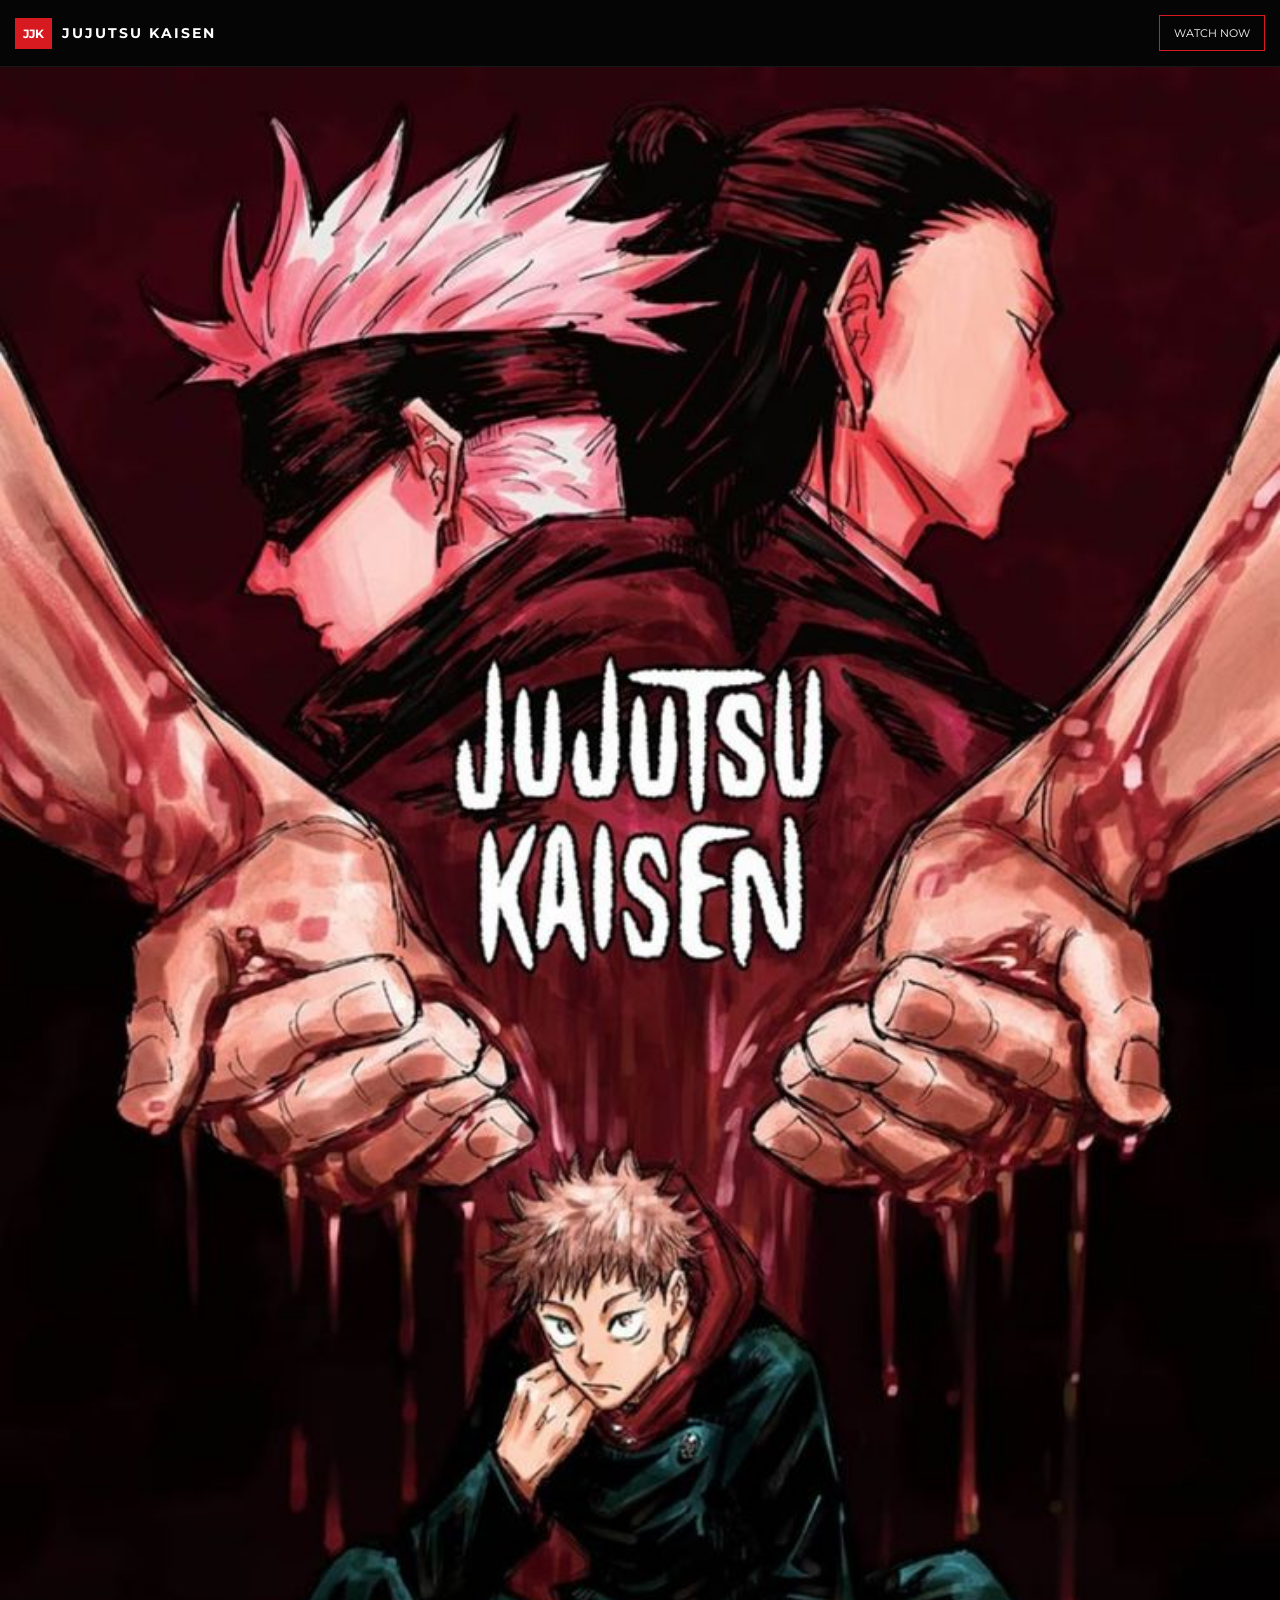
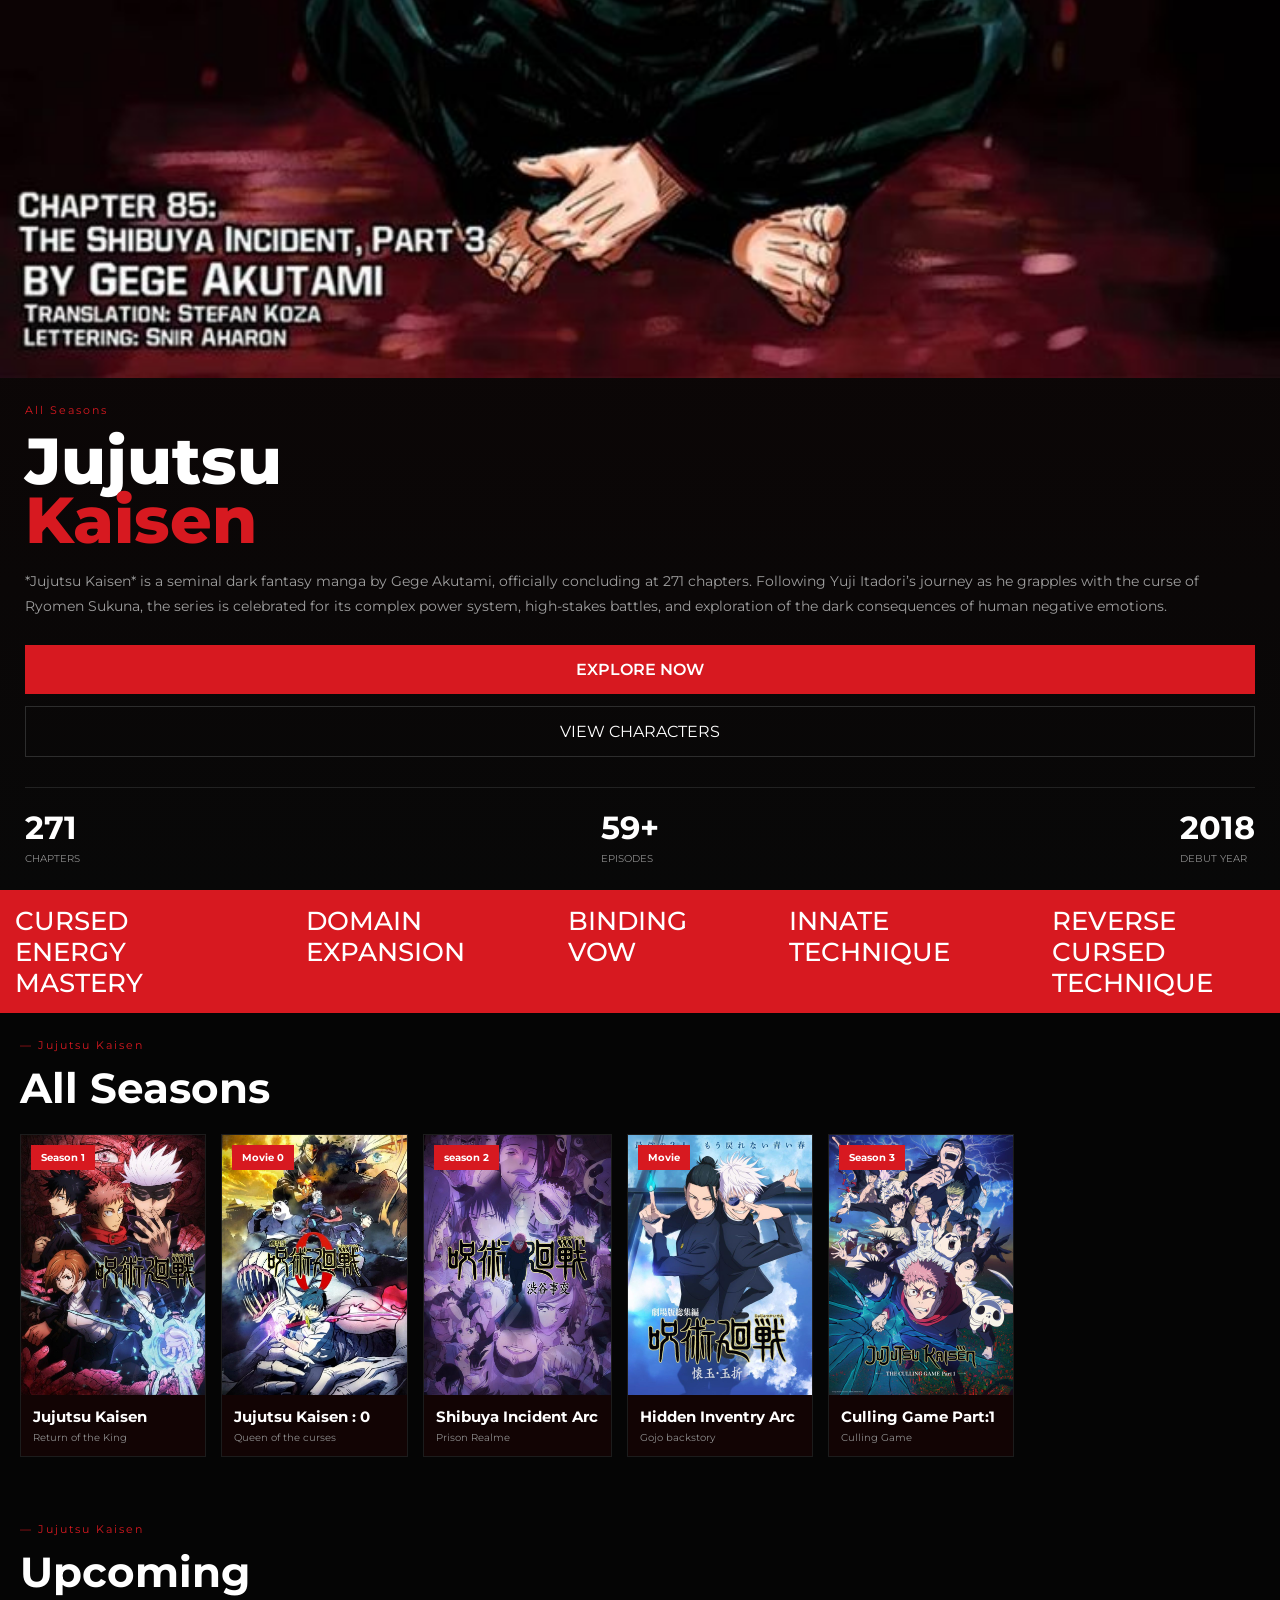
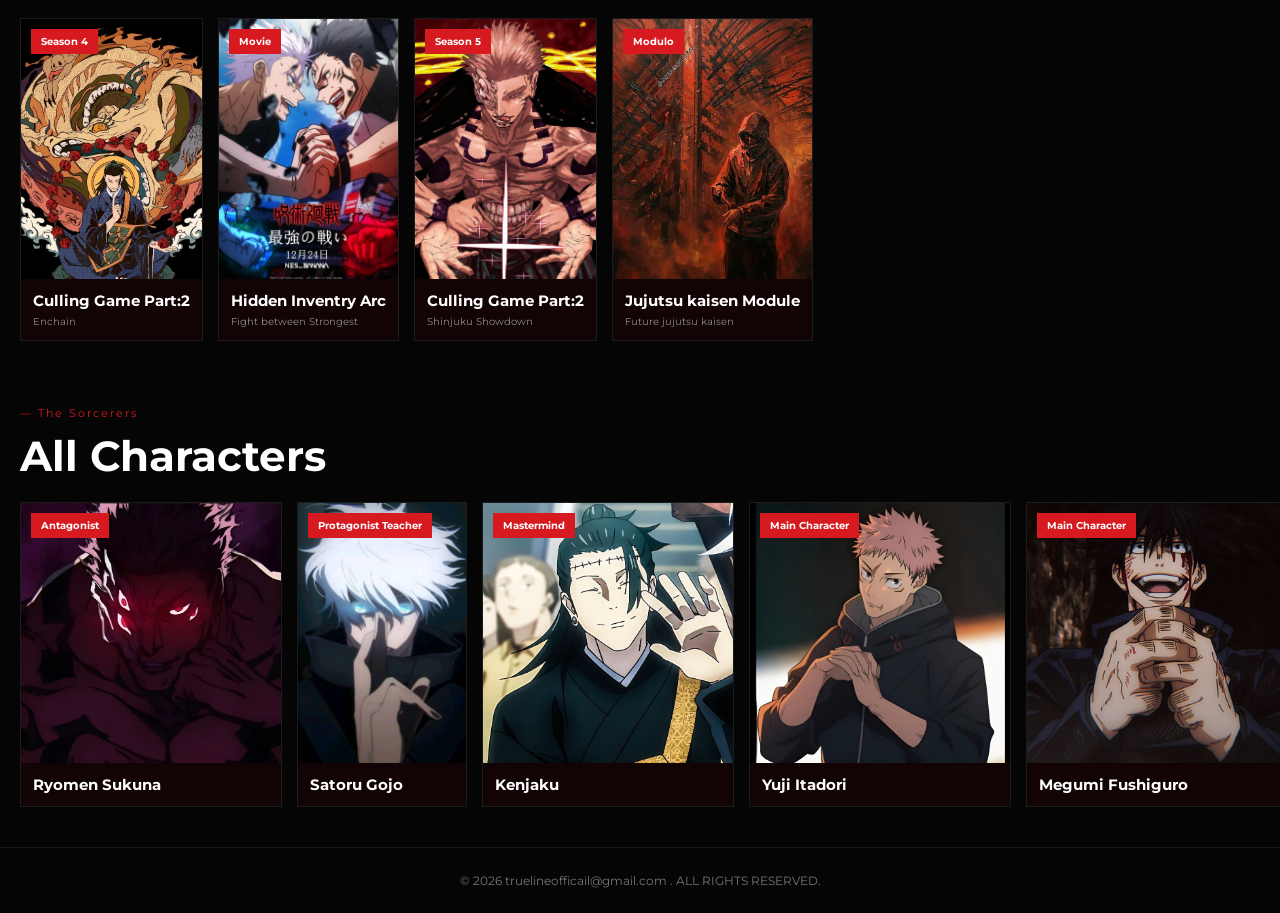
==== commit df500a7f: "Add manifest and theme color meta tags" ====
--- a/index.html
+++ b/index.html
@@ -4,6 +4,9 @@
     <meta charset="UTF-8">
     <meta name="viewport" content="width=device-width, initial-scale=1.0">
     <title>Jujutsu Kaisen</title>
+    <link rel="manifest" href="manifest.json">
+<meta name="theme-color" content="#e60000">
+<link rel="apple-touch-icon" href="icons/icon-180x180.png">
     <link href="https://fonts.googleapis.com/css2?family=Montserrat:wght@300;400;500;600;700;800&display=swap" rel="stylesheet">
     <link rel="stylesheet" href="index.css">
 </head>
--- a/index.css
+++ b/index.css
@@ -141,7 +141,7 @@
 display:flex;
 gap: 8vw;
 flex-direction:row;
-font-size: 0.5vw;
+font-size: 2vw;
 font-weight:500;
 }
 
@@ -256,4 +256,4 @@
 text-align:center;
 font-size:12px;
 color:#777;
-}+}
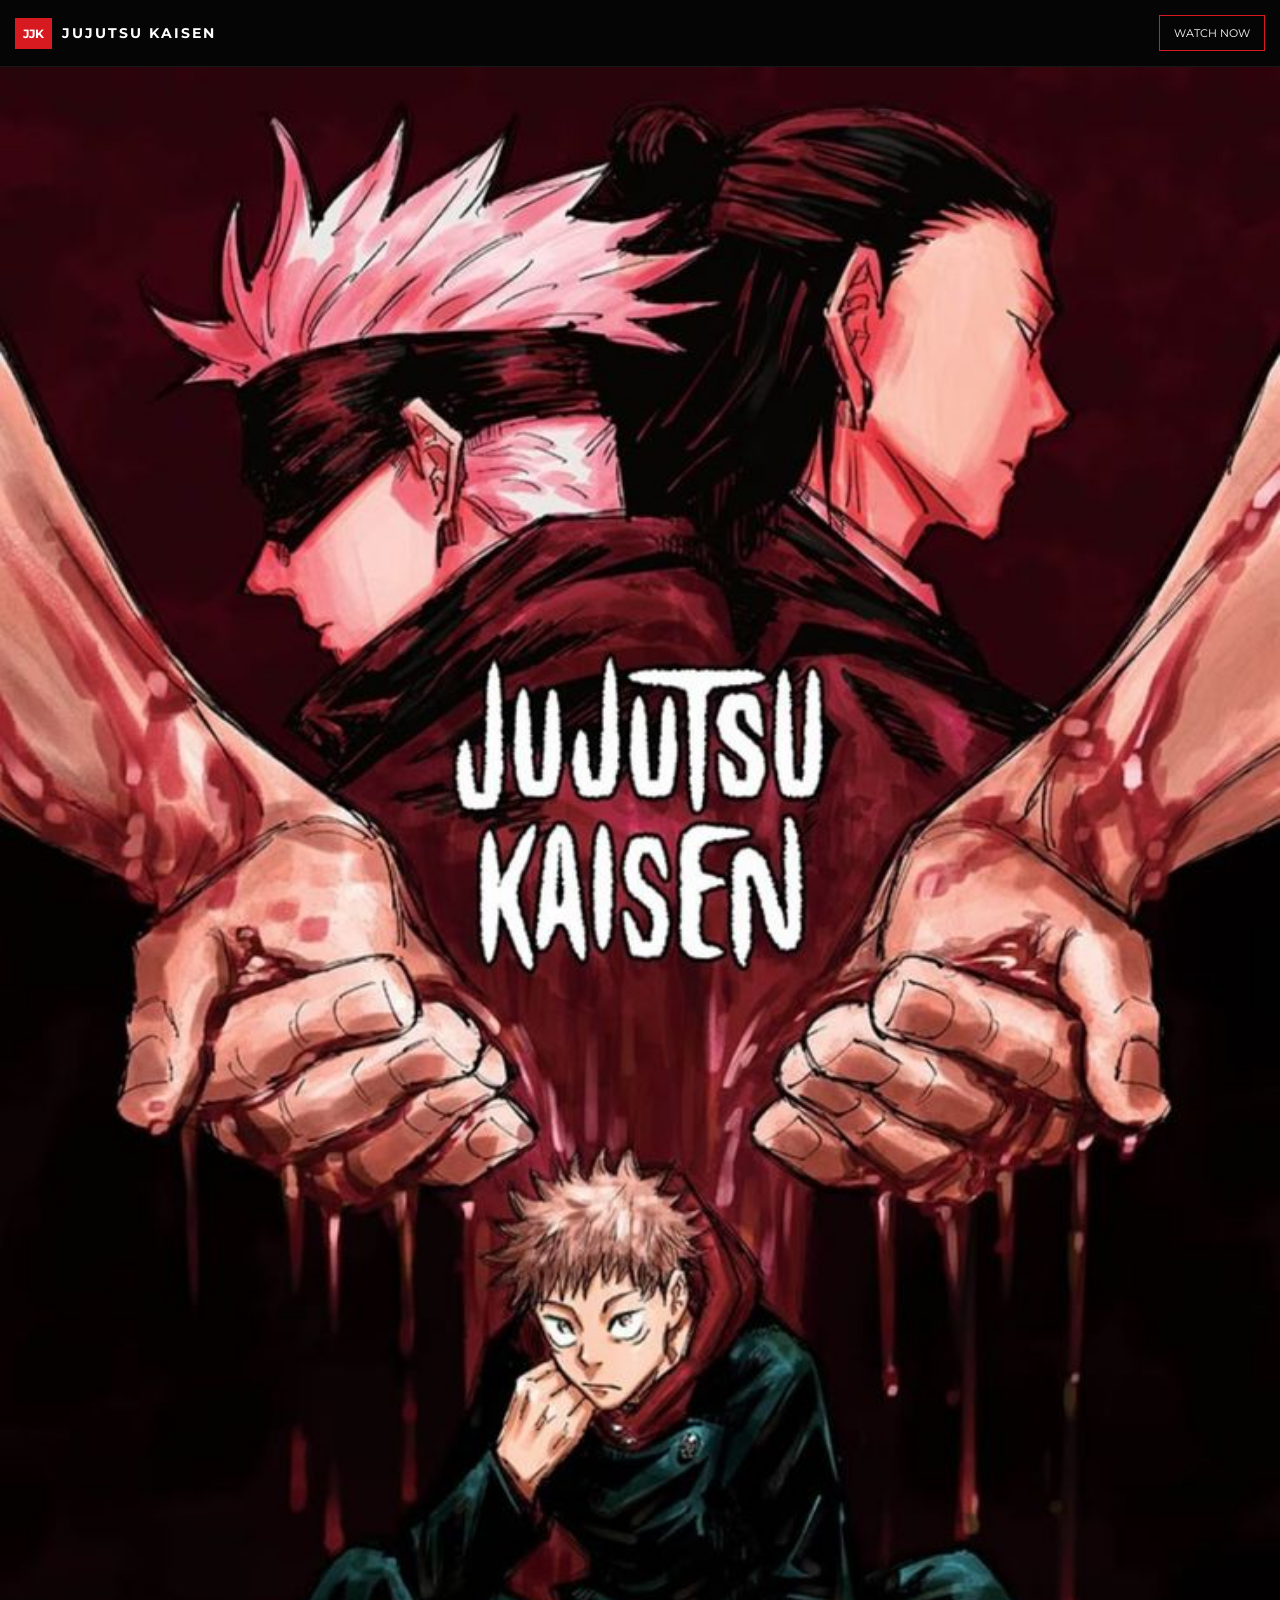
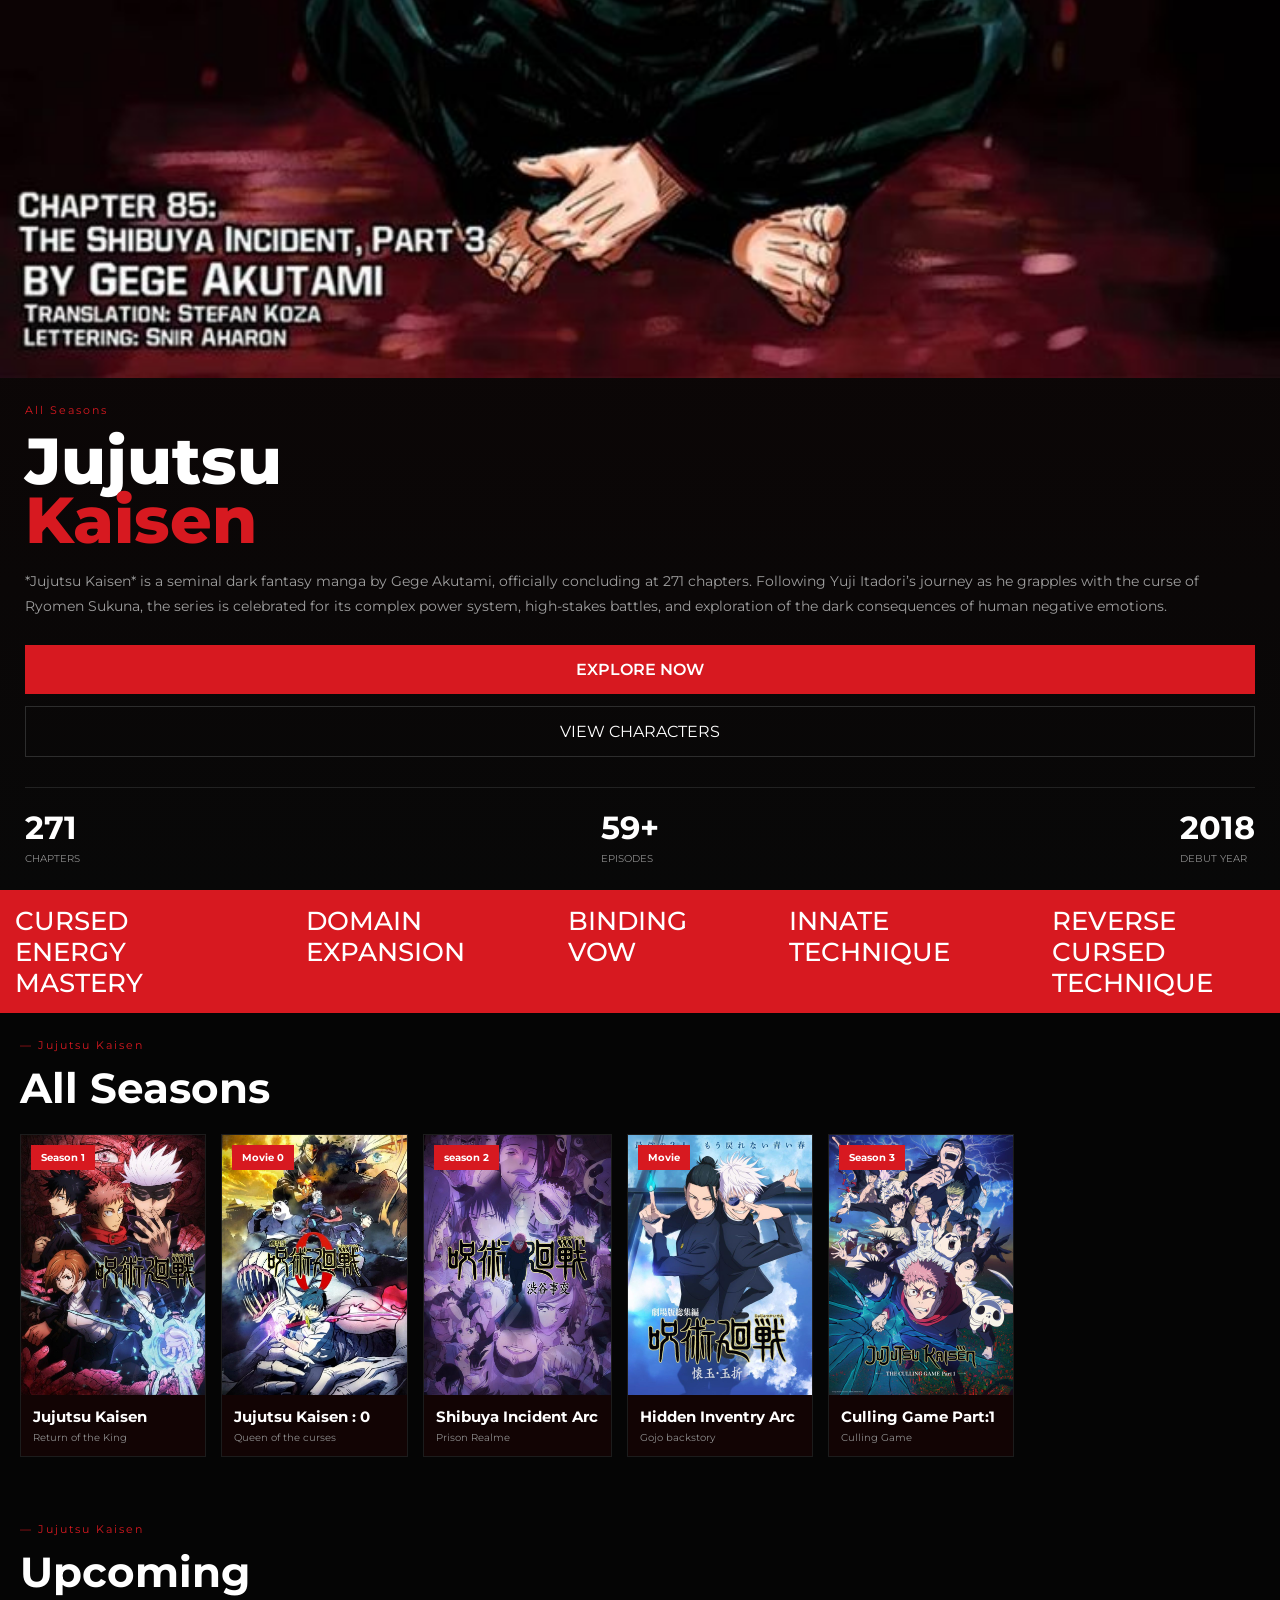
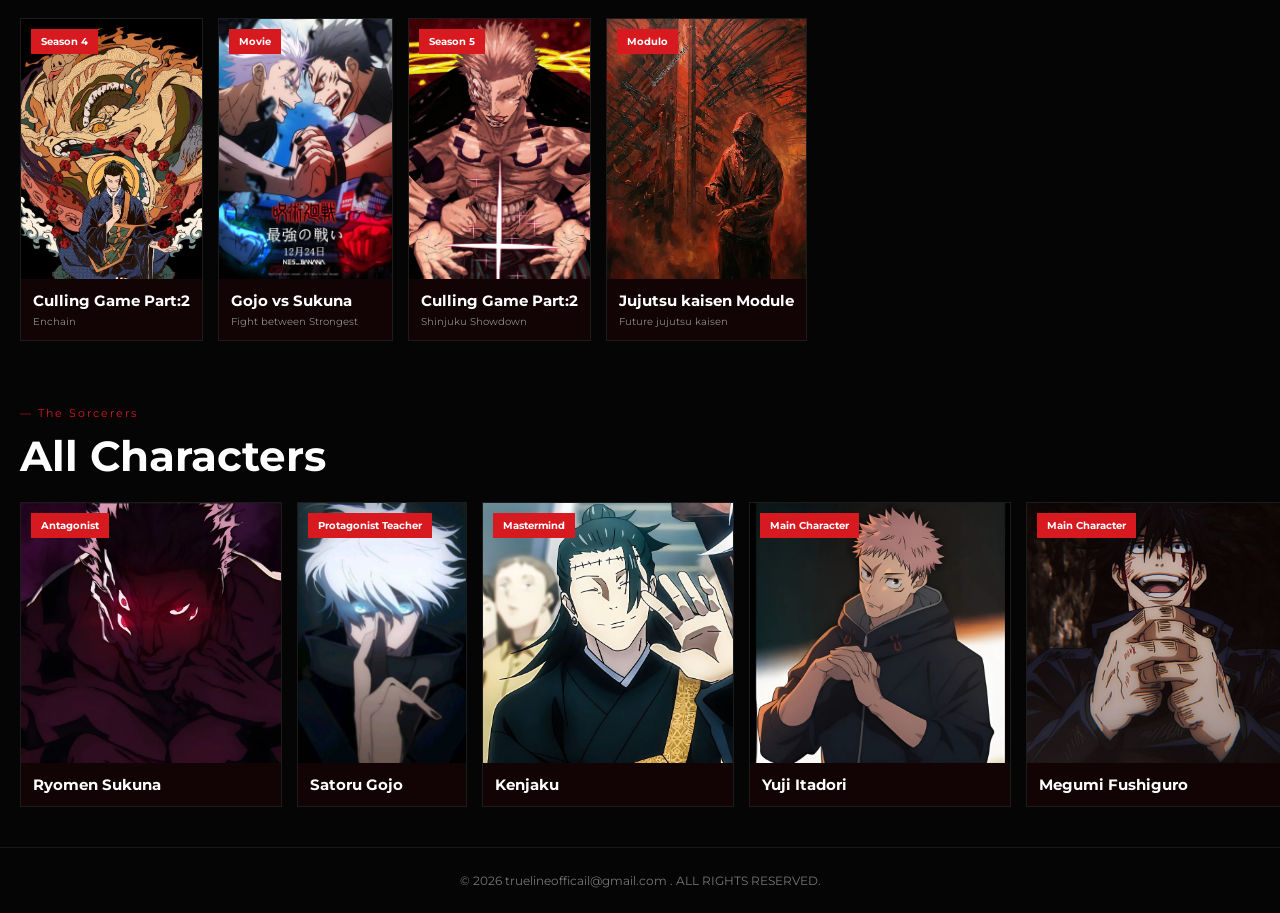
==== commit 6307e75d: "Update index.html" ====
--- a/index.html
+++ b/index.html
@@ -131,7 +131,7 @@
             <div class="badge">Movie</div>
             <a href="movie4.html"><img src="images/logo8.jpg" alt=""></a>
             <div class="info">
-                <h3>Hidden Inventry Arc</h3>
+                <h3>Gojo vs Sukuna</h3>
                 <p>Fight between Strongest</p>
             </div>
         </div>
@@ -228,6 +228,14 @@
     <footer>
         © 2026  truelineofficail@gmail.com . ALL RIGHTS RESERVED.
     </footer>
-
+<script>
+  if ('serviceWorker' in navigator) {
+    window.addEventListener('load', () => {
+      navigator.serviceWorker.register('sw.js')
+        .then(reg => console.log('SW registered:', reg.scope))
+        .catch(err => console.error('SW registration failed:', err));
+    });
+  }
+</script>
 </body>
 </html>
